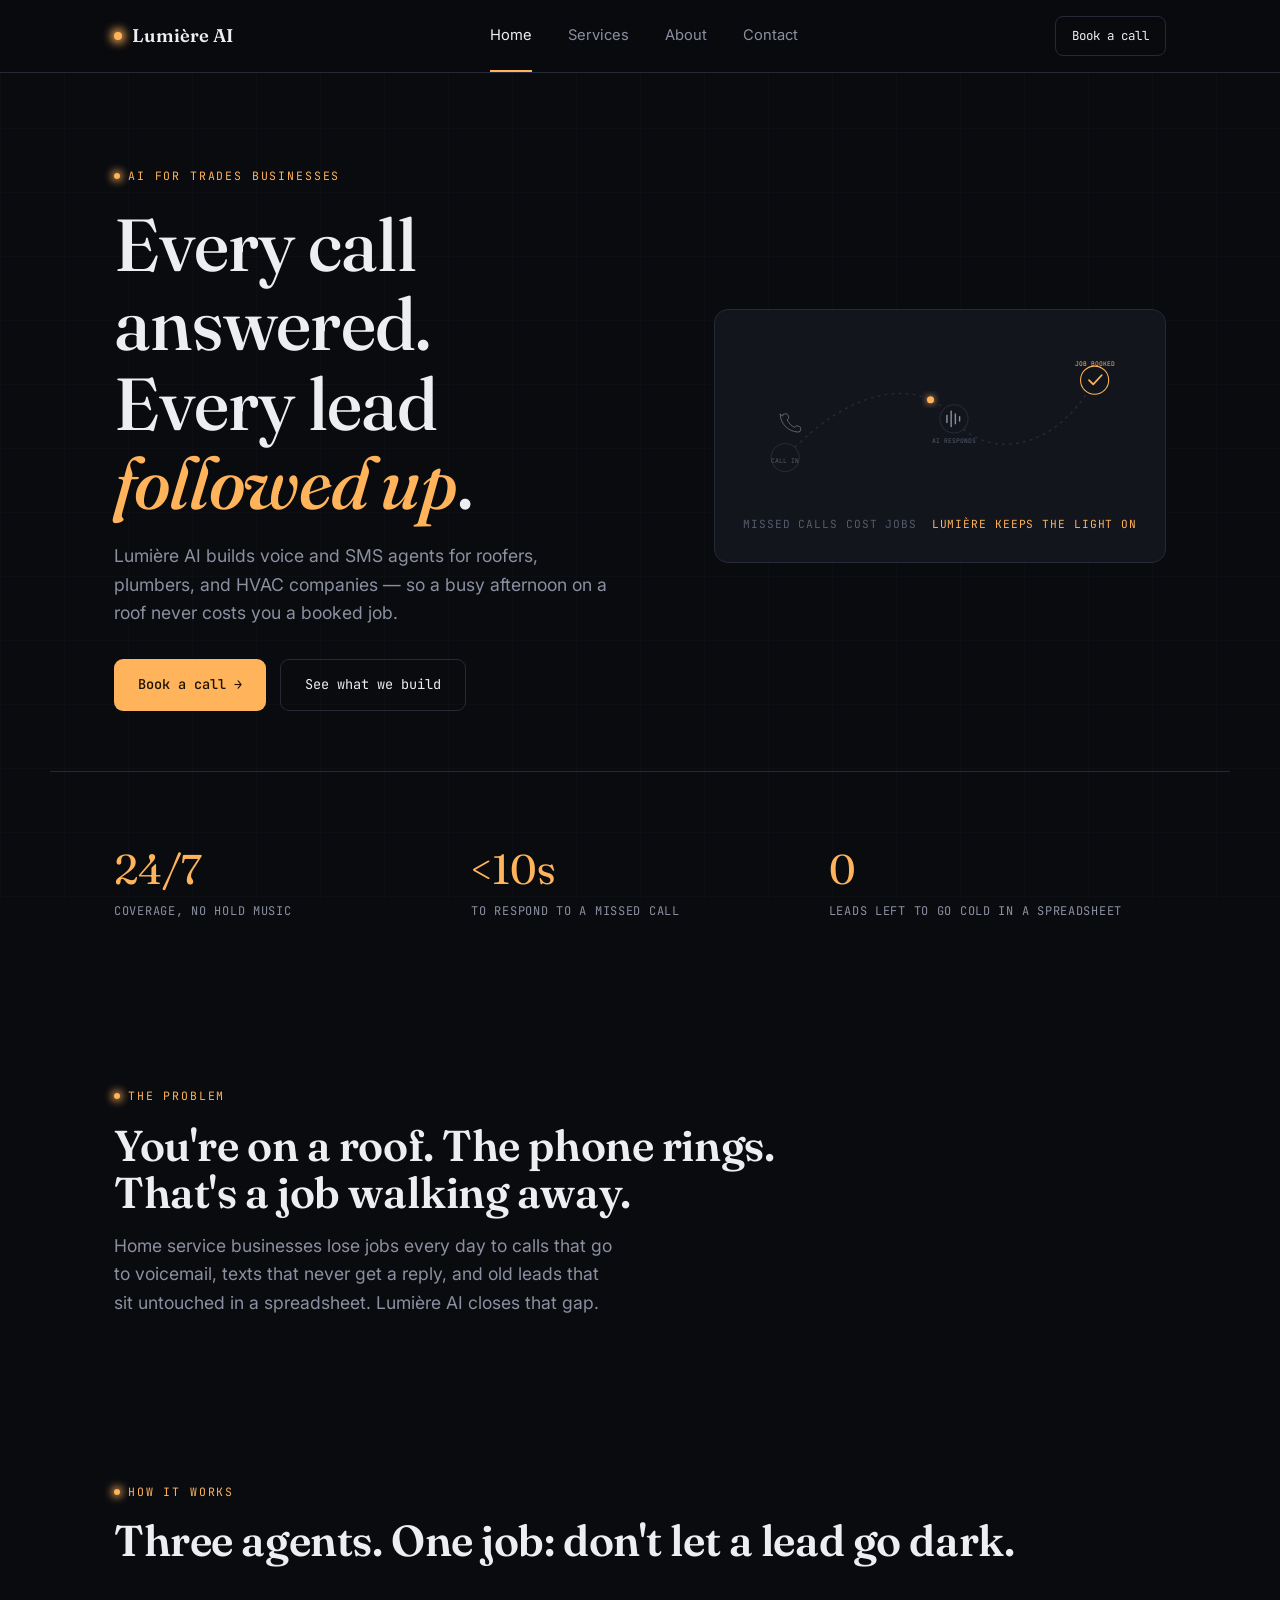
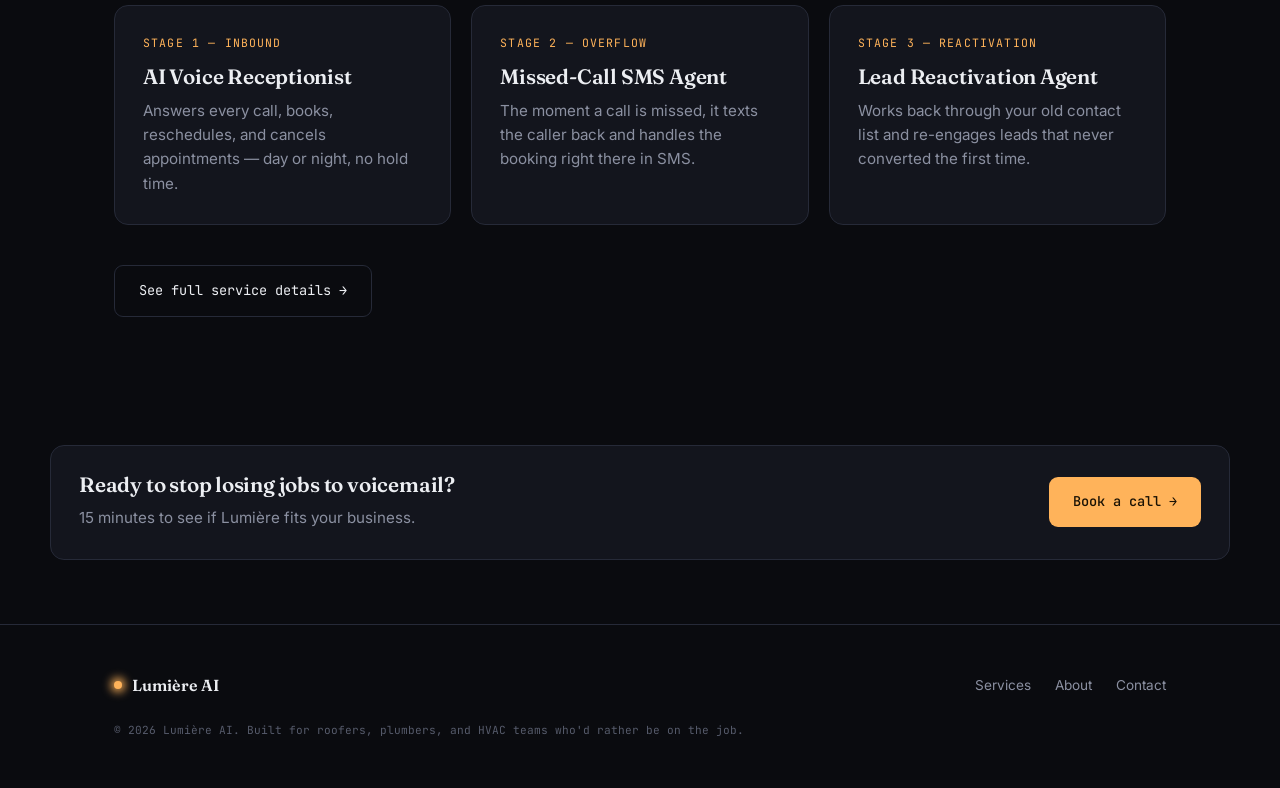
==== index.html @ 9957dfd5 "Initial site" ====
<!DOCTYPE html>
<html lang="en">
<head>
<meta charset="UTF-8">
<meta name="viewport" content="width=device-width, initial-scale=1.0">
<title>Lumière AI — AI agents for home service businesses</title>
<meta name="description" content="Lumière AI builds voice and SMS agents that answer, book, and reactivate leads for roofers, plumbers, and HVAC companies — so no call goes unanswered.">
<link rel="stylesheet" href="styles.css">
</head>
<body>

<nav class="nav">
  <div class="wrap">
    <a href="index.html" class="brand"><span class="dot"></span>Lumière AI</a>
    <div class="nav-links">
      <a href="index.html" aria-current="page">Home</a>
      <a href="services.html">Services</a>
      <a href="about.html">About</a>
      <a href="contact.html">Contact</a>
    </div>
    <a href="contact.html" class="nav-cta">Book a call</a>
    <button class="nav-toggle" aria-label="Toggle menu">Menu</button>
  </div>
</nav>

<header class="hero">
  <div class="wrap hero-grid">
    <div>
      <span class="eyebrow">AI for trades businesses</span>
      <h1>Every call answered.<br>Every lead <em>followed up</em>.</h1>
      <p class="lede">Lumière AI builds voice and SMS agents for roofers, plumbers, and HVAC companies — so a busy afternoon on a roof never costs you a booked job.</p>
      <div class="hero-actions">
        <a href="contact.html" class="btn btn-primary">Book a call →</a>
        <a href="services.html" class="btn btn-ghost">See what we build</a>
      </div>
    </div>

    <div class="beacon-card reveal">
      <svg viewBox="0 0 560 230" xmlns="http://www.w3.org/2000/svg">
        <defs>
          <filter id="glow" x="-60%" y="-60%" width="220%" height="220%">
            <feGaussianBlur stdDeviation="5" result="blur"/>
            <feMerge>
              <feMergeNode in="blur"/>
              <feMergeNode in="SourceGraphic"/>
            </feMerge>
          </filter>
        </defs>

        <!-- base path -->
        <path id="signal-path" d="M 60 170 C 160 60, 260 60, 300 115 S 440 170, 500 60"
              fill="none" stroke="#262a38" stroke-width="2" stroke-dasharray="4 6"/>

        <!-- waypoint nodes -->
        <circle cx="60" cy="170" r="20" fill="#13151d" stroke="#262a38" stroke-width="1.5"/>
        <circle cx="300" cy="115" r="20" fill="#13151d" stroke="#262a38" stroke-width="1.5"/>
        <circle cx="500" cy="60" r="20" fill="#13151d" stroke="#ffb35a" stroke-width="1.5"/>

        <!-- phone icon -->
        <path d="M52 163 q0 -6 6 -6 h4 q3 0 4 3 l2 6 q1 3 -2 5 l-2 1 q3 7 8 12 t12 8 l1 -2 q2 -3 5 -2 l6 2 q3 1 3 4 v4 q0 6 -6 6 q-20 -1 -33 -14 t-14 -33 z"
              fill="none" stroke="#8b90a1" stroke-width="1.6" transform="translate(0,-6) scale(0.55) translate(50,50)"/>
        <text x="60" y="178" text-anchor="middle" font-family="JetBrains Mono" font-size="9" fill="#565b6b">CALL IN</text>

        <!-- waveform icon -->
        <g stroke="#8b90a1" stroke-width="2" stroke-linecap="round">
          <line x1="290" y1="110" x2="290" y2="120"/>
          <line x1="296" y1="104" x2="296" y2="126"/>
          <line x1="302" y1="108" x2="302" y2="122"/>
          <line x1="308" y1="112" x2="308" y2="118"/>
        </g>
        <text x="300" y="150" text-anchor="middle" font-family="JetBrains Mono" font-size="9" fill="#565b6b">AI RESPONDS</text>

        <!-- check icon -->
        <path d="M492 60 l6 6 l12 -13" fill="none" stroke="#ffb35a" stroke-width="2.5" stroke-linecap="round" stroke-linejoin="round"/>
        <text x="500" y="40" text-anchor="middle" font-family="JetBrains Mono" font-size="9" fill="#ffb35a">JOB BOOKED</text>

        <!-- traveling glow dot -->
        <circle r="5" fill="#ffb35a" filter="url(#glow)">
          <animateMotion dur="3.5s" repeatCount="indefinite"
            path="M 60 170 C 160 60, 260 60, 300 115 S 440 170, 500 60"/>
        </circle>
      </svg>
      <div class="beacon-caption">
        <span>Missed calls cost jobs</span>
        <span>Lumière keeps the light on</span>
      </div>
    </div>
  </div>
</header>

<hr class="divider wrap">

<section class="section-tight">
  <div class="wrap grid-3">
    <div class="reveal stat">
      <div class="num">24/7</div>
      <div class="label">Coverage, no hold music</div>
    </div>
    <div class="reveal stat">
      <div class="num">&lt;10s</div>
      <div class="label">To respond to a missed call</div>
    </div>
    <div class="reveal stat">
      <div class="num">0</div>
      <div class="label">Leads left to go cold in a spreadsheet</div>
    </div>
  </div>
</section>

<section>
  <div class="wrap">
    <span class="eyebrow">The problem</span>
    <h2 class="mt-16" style="max-width: 26ch;">You're on a roof. The phone rings. That's a job walking away.</h2>
    <p class="lede mt-16">Home service businesses lose jobs every day to calls that go to voicemail, texts that never get a reply, and old leads that sit untouched in a spreadsheet. Lumière AI closes that gap.</p>
  </div>
</section>

<section class="section-tight">
  <div class="wrap">
    <span class="eyebrow">How it works</span>
    <h2 class="mt-16">Three agents. One job: don't let a lead go dark.</h2>

    <div class="grid-3 mt-40">
      <div class="card reveal">
        <span class="stage-label">Stage 1 — Inbound</span>
        <h3>AI Voice Receptionist</h3>
        <p>Answers every call, books, reschedules, and cancels appointments — day or night, no hold time.</p>
      </div>
      <div class="card reveal">
        <span class="stage-label">Stage 2 — Overflow</span>
        <h3>Missed-Call SMS Agent</h3>
        <p>The moment a call is missed, it texts the caller back and handles the booking right there in SMS.</p>
      </div>
      <div class="card reveal">
        <span class="stage-label">Stage 3 — Reactivation</span>
        <h3>Lead Reactivation Agent</h3>
        <p>Works back through your old contact list and re-engages leads that never converted the first time.</p>
      </div>
    </div>

    <a href="services.html" class="btn btn-ghost mt-40">See full service details →</a>
  </div>
</section>

<section class="section-tight">
  <div class="wrap card" style="display:flex; justify-content:space-between; align-items:center; flex-wrap:wrap; gap:20px;">
    <div>
      <h3>Ready to stop losing jobs to voicemail?</h3>
      <p class="text-muted mt-8">15 minutes to see if Lumière fits your business.</p>
    </div>
    <a href="contact.html" class="btn btn-primary">Book a call →</a>
  </div>
</section>

<footer>
  <div class="wrap">
    <div class="footer-row">
      <a href="index.html" class="brand"><span class="dot"></span>Lumière AI</a>
      <div class="footer-links">
        <a href="services.html">Services</a>
        <a href="about.html">About</a>
        <a href="contact.html">Contact</a>
      </div>
    </div>
    <div class="footer-fine">© 2026 Lumière AI. Built for roofers, plumbers, and HVAC teams who'd rather be on the job.</div>
  </div>
</footer>

<script src="script.js"></script>
</body>
</html>
---- styles.css ----
/* ============================================================
   LUMIÈRE AI — design tokens
   Concept: a dark signal-field. Every glow is a call that got
   answered. Amber = the light (the save). Cyan = raw signal/data.
   ============================================================ */

@import url('https://fonts.googleapis.com/css2?family=Fraunces:opsz,wght@9..144,400;9..144,500;9..144,600;9..144,700&family=Inter:wght@400;500;600&family=JetBrains+Mono:wght@400;500&display=swap');

:root {
  /* color */
  --bg: #0a0b0f;
  --bg-raised: #13151d;
  --bg-raised-2: #1a1d28;
  --line: #262a38;
  --text: #eceef2;
  --text-muted: #8b90a1;
  --text-faint: #565b6b;
  --amber: #ffb35a;
  --amber-dim: #a86f2e;
  --cyan: #6ee7d8;
  --danger: #ff6b6b;

  /* type */
  --font-display: 'Fraunces', serif;
  --font-body: 'Inter', -apple-system, sans-serif;
  --font-mono: 'JetBrains Mono', monospace;

  /* layout */
  --max: 1180px;
  --edge: clamp(24px, 5vw, 64px);
  --radius: 14px;
}

* { box-sizing: border-box; margin: 0; padding: 0; }

html { scroll-behavior: smooth; }

@media (prefers-reduced-motion: reduce) {
  html { scroll-behavior: auto; }
  * { animation-duration: 0.01ms !important; animation-iteration-count: 1 !important; transition-duration: 0.01ms !important; }
}

body {
  background: var(--bg);
  color: var(--text);
  font-family: var(--font-body);
  font-size: 16px;
  line-height: 1.6;
  -webkit-font-smoothing: antialiased;
  overflow-x: hidden;
}

/* faint ambient grid */
body::before {
  content: '';
  position: fixed;
  inset: 0;
  background-image:
    linear-gradient(var(--line) 1px, transparent 1px),
    linear-gradient(90deg, var(--line) 1px, transparent 1px);
  background-size: 64px 64px;
  opacity: 0.14;
  pointer-events: none;
  z-index: 0;
}

a { color: inherit; text-decoration: none; }

img, svg { display: block; max-width: 100%; }

.wrap {
  max-width: var(--max);
  margin: 0 auto;
  padding-left: var(--edge);
  padding-right: var(--edge);
  position: relative;
  z-index: 1;
}

/* ---------- type scale ---------- */
h1, h2, h3 { font-family: var(--font-display); font-weight: 600; line-height: 1.08; letter-spacing: -0.01em; }
h1 { font-size: clamp(2.6rem, 6vw, 4.6rem); font-weight: 500; }
h2 { font-size: clamp(1.9rem, 3.6vw, 2.7rem); }
h3 { font-size: 1.3rem; }

.eyebrow {
  font-family: var(--font-mono);
  font-size: 0.72rem;
  letter-spacing: 0.16em;
  text-transform: uppercase;
  color: var(--amber);
  display: inline-flex;
  align-items: center;
  gap: 8px;
}
.eyebrow::before {
  content: '';
  width: 6px; height: 6px;
  border-radius: 50%;
  background: var(--amber);
  box-shadow: 0 0 8px 2px var(--amber);
}

.lede { color: var(--text-muted); font-size: 1.1rem; max-width: 46ch; }

/* ---------- nav ---------- */
.nav {
  position: sticky; top: 0; z-index: 50;
  backdrop-filter: blur(14px);
  background: rgba(10, 11, 15, 0.72);
  border-bottom: 1px solid var(--line);
}
.nav .wrap { display: flex; align-items: center; justify-content: space-between; height: 72px; }
.brand { display: flex; align-items: center; gap: 10px; font-family: var(--font-display); font-size: 1.15rem; font-weight: 600; }
.brand .dot { width: 8px; height: 8px; border-radius: 50%; background: var(--amber); box-shadow: 0 0 10px 3px var(--amber); }
.nav-links { display: flex; gap: 36px; font-size: 0.92rem; color: var(--text-muted); }
.nav-links a { transition: color 0.2s; position: relative; }
.nav-links a:hover, .nav-links a[aria-current="page"] { color: var(--text); }
.nav-links a[aria-current="page"]::after {
  content: ''; position: absolute; left: 0; right: 0; bottom: -24px;
  height: 2px; background: var(--amber);
}
.nav-cta {
  font-family: var(--font-mono); font-size: 0.78rem;
  border: 1px solid var(--line); padding: 9px 16px; border-radius: 8px;
  color: var(--text); transition: border-color 0.2s, background 0.2s;
}
.nav-cta:hover { border-color: var(--amber); background: rgba(255,179,90,0.08); }
.nav-toggle { display: none; }

@media (max-width: 760px) {
  .nav-links { display: none; }
  .nav-toggle {
    display: block; background: none; border: 1px solid var(--line);
    color: var(--text); border-radius: 8px; padding: 8px 12px; font-family: var(--font-mono); font-size: 0.75rem;
  }
}

/* ---------- buttons ---------- */
.btn {
  display: inline-flex; align-items: center; gap: 10px;
  font-family: var(--font-mono); font-size: 0.85rem;
  padding: 14px 24px; border-radius: 9px;
  transition: transform 0.2s, box-shadow 0.2s, background 0.2s;
}
.btn-primary { background: var(--amber); color: #1a1204; font-weight: 500; }
.btn-primary:hover { transform: translateY(-1px); box-shadow: 0 8px 24px -6px rgba(255,179,90,0.5); }
.btn-ghost { border: 1px solid var(--line); color: var(--text); }
.btn-ghost:hover { border-color: var(--text-muted); }

/* ---------- sections ---------- */
section { position: relative; z-index: 1; padding: 96px 0; }
.section-tight { padding: 64px 0; }
.divider { border: none; border-top: 1px solid var(--line); }

/* ---------- hero ---------- */
.hero { padding-top: 88px; padding-bottom: 60px; }
.hero-grid { display: grid; grid-template-columns: 1.1fr 0.9fr; gap: 48px; align-items: center; }
@media (max-width: 900px) { .hero-grid { grid-template-columns: 1fr; } }
.hero h1 { margin: 18px 0 20px; }
.hero h1 em { font-style: italic; color: var(--amber); }
.hero-actions { display: flex; gap: 14px; margin-top: 32px; flex-wrap: wrap; }

/* ---------- beacon signature diagram ---------- */
.beacon-card {
  background: var(--bg-raised);
  border: 1px solid var(--line);
  border-radius: var(--radius);
  padding: 28px;
}
.beacon-card svg { width: 100%; height: auto; }
.beacon-caption { display: flex; justify-content: space-between; margin-top: 16px; font-family: var(--font-mono); font-size: 0.7rem; color: var(--text-faint); text-transform: uppercase; letter-spacing: 0.08em; }
.beacon-caption span:last-child { color: var(--amber); }

/* ---------- cards / grids ---------- */
.grid-3 { display: grid; grid-template-columns: repeat(3, 1fr); gap: 20px; }
.grid-2 { display: grid; grid-template-columns: repeat(2, 1fr); gap: 20px; }
@media (max-width: 860px) { .grid-3, .grid-2 { grid-template-columns: 1fr; } }

.card {
  background: var(--bg-raised);
  border: 1px solid var(--line);
  border-radius: var(--radius);
  padding: 28px;
  transition: border-color 0.25s, transform 0.25s;
}
.card:hover { border-color: var(--amber-dim); transform: translateY(-2px); }

.stage-label {
  font-family: var(--font-mono); font-size: 0.72rem; color: var(--amber);
  letter-spacing: 0.1em; text-transform: uppercase; margin-bottom: 14px; display: block;
}
.card h3 { margin-bottom: 10px; }
.card p { color: var(--text-muted); font-size: 0.95rem; }

.stat { text-align: left; }
.stat .num { font-family: var(--font-display); font-size: 2.6rem; color: var(--amber); }
.stat .label { font-family: var(--font-mono); font-size: 0.75rem; color: var(--text-muted); text-transform: uppercase; letter-spacing: 0.06em; }

/* ---------- footer ---------- */
footer { border-top: 1px solid var(--line); padding: 48px 0; }
.footer-row { display: flex; justify-content: space-between; align-items: center; flex-wrap: wrap; gap: 16px; }
footer .brand { font-size: 1rem; }
.footer-links { display: flex; gap: 24px; font-size: 0.85rem; color: var(--text-muted); }
.footer-links a:hover { color: var(--text); }
.footer-fine { font-family: var(--font-mono); font-size: 0.7rem; color: var(--text-faint); margin-top: 24px; }

/* ---------- forms ---------- */
form { display: flex; flex-direction: column; gap: 18px; max-width: 560px; }
.field label {
  display: block; font-family: var(--font-mono); font-size: 0.72rem;
  color: var(--text-muted); text-transform: uppercase; letter-spacing: 0.08em; margin-bottom: 8px;
}
.field input, .field select, .field textarea {
  width: 100%; background: var(--bg-raised); border: 1px solid var(--line);
  border-radius: 8px; padding: 12px 14px; color: var(--text); font-family: var(--font-body); font-size: 0.95rem;
}
.field input:focus, .field select:focus, .field textarea:focus {
  outline: none; border-color: var(--amber);
}
.field textarea { resize: vertical; min-height: 110px; }
.row-2 { display: grid; grid-template-columns: 1fr 1fr; gap: 18px; }
@media (max-width: 600px) { .row-2 { grid-template-columns: 1fr; } }

.contact-side { font-family: var(--font-mono); font-size: 0.85rem; color: var(--text-muted); }
.contact-side a { color: var(--amber); }
.contact-side .item { margin-bottom: 22px; }
.contact-side .item div:first-child { color: var(--text-faint); text-transform: uppercase; font-size: 0.7rem; letter-spacing: 0.08em; margin-bottom: 6px; }

/* utility */
.mt-8 { margin-top: 8px; } .mt-16 { margin-top: 16px; } .mt-24 { margin-top: 24px; } .mt-40 { margin-top: 40px; } .mt-64 { margin-top: 64px; }
.center { text-align: center; margin-left: auto; margin-right: auto; }
.text-muted { color: var(--text-muted); }

/* reveal-on-scroll */
.reveal { opacity: 0; transform: translateY(16px); transition: opacity 0.7s ease, transform 0.7s ease; }
.reveal.in { opacity: 1; transform: translateY(0); }
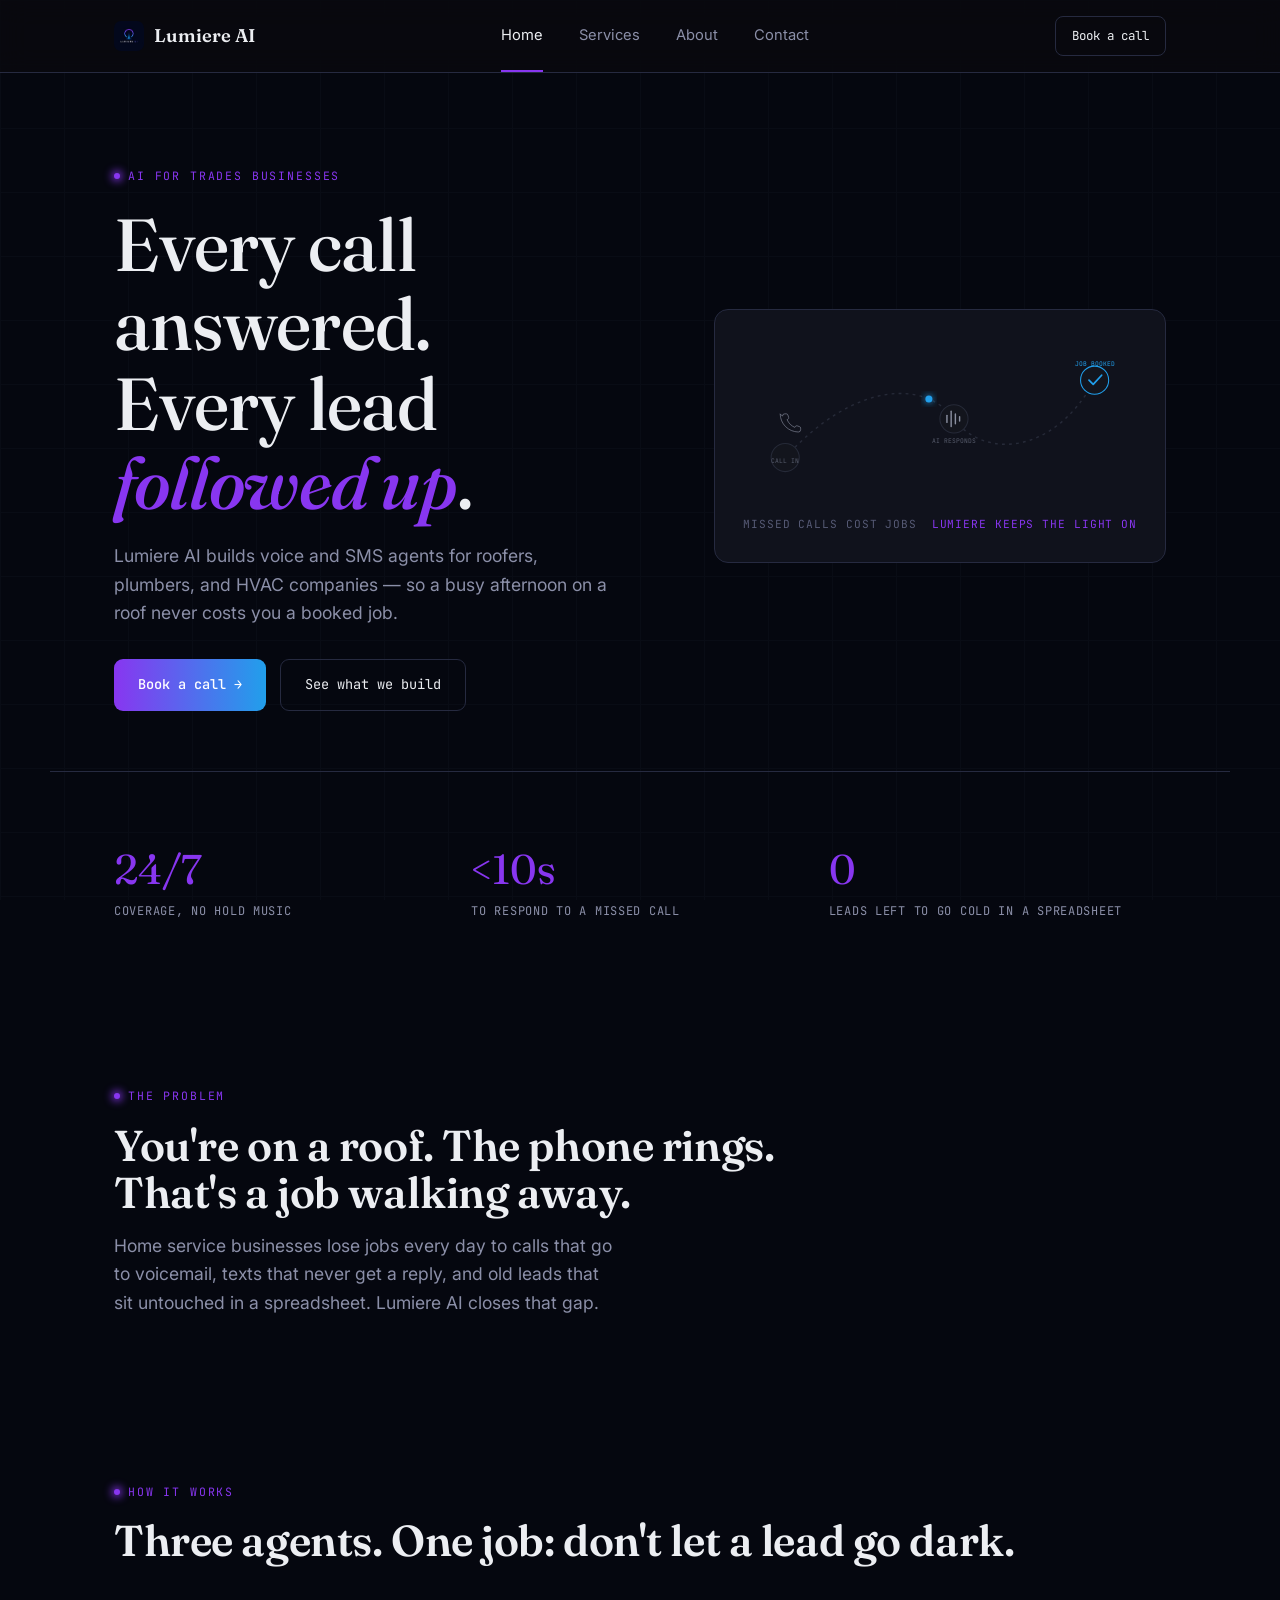
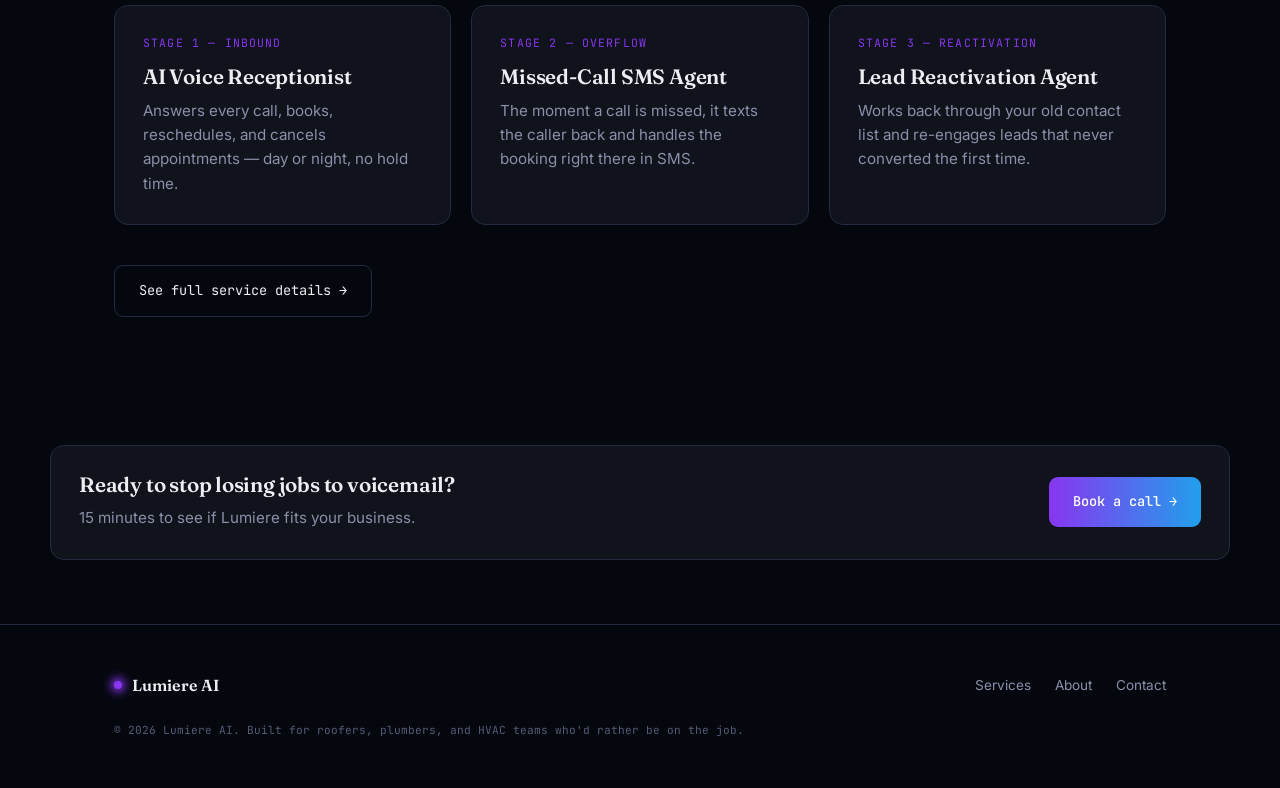
==== commit e54c4507: "Update colors, add logo, video demos, email" ====
--- a/index.html
+++ b/index.html
@@ -3,15 +3,15 @@
 <head>
 <meta charset="UTF-8">
 <meta name="viewport" content="width=device-width, initial-scale=1.0">
-<title>Lumière AI — AI agents for home service businesses</title>
-<meta name="description" content="Lumière AI builds voice and SMS agents that answer, book, and reactivate leads for roofers, plumbers, and HVAC companies — so no call goes unanswered.">
+<title>Lumiere AI — AI agents for home service businesses</title>
+<meta name="description" content="Lumiere AI builds voice and SMS agents that answer, book, and reactivate leads for roofers, plumbers, and HVAC companies — so no call goes unanswered.">
 <link rel="stylesheet" href="styles.css">
 </head>
 <body>
 
 <nav class="nav">
   <div class="wrap">
-    <a href="index.html" class="brand"><span class="dot"></span>Lumière AI</a>
+    <a href="index.html" class="brand"><img src="assets/logo.png" alt="Lumiere AI logo" class="logo-img">Lumiere AI</a>
     <div class="nav-links">
       <a href="index.html" aria-current="page">Home</a>
       <a href="services.html">Services</a>
@@ -28,7 +28,7 @@
     <div>
       <span class="eyebrow">AI for trades businesses</span>
       <h1>Every call answered.<br>Every lead <em>followed up</em>.</h1>
-      <p class="lede">Lumière AI builds voice and SMS agents for roofers, plumbers, and HVAC companies — so a busy afternoon on a roof never costs you a booked job.</p>
+      <p class="lede">Lumiere AI builds voice and SMS agents for roofers, plumbers, and HVAC companies — so a busy afternoon on a roof never costs you a booked job.</p>
       <div class="hero-actions">
         <a href="contact.html" class="btn btn-primary">Book a call →</a>
         <a href="services.html" class="btn btn-ghost">See what we build</a>
@@ -54,7 +54,7 @@
         <!-- waypoint nodes -->
         <circle cx="60" cy="170" r="20" fill="#13151d" stroke="#262a38" stroke-width="1.5"/>
         <circle cx="300" cy="115" r="20" fill="#13151d" stroke="#262a38" stroke-width="1.5"/>
-        <circle cx="500" cy="60" r="20" fill="#13151d" stroke="#ffb35a" stroke-width="1.5"/>
+        <circle cx="500" cy="60" r="20" fill="#13151d" stroke="#219feb" stroke-width="1.5"/>
 
         <!-- phone icon -->
         <path d="M52 163 q0 -6 6 -6 h4 q3 0 4 3 l2 6 q1 3 -2 5 l-2 1 q3 7 8 12 t12 8 l1 -2 q2 -3 5 -2 l6 2 q3 1 3 4 v4 q0 6 -6 6 q-20 -1 -33 -14 t-14 -33 z"
@@ -71,18 +71,18 @@
         <text x="300" y="150" text-anchor="middle" font-family="JetBrains Mono" font-size="9" fill="#565b6b">AI RESPONDS</text>
 
         <!-- check icon -->
-        <path d="M492 60 l6 6 l12 -13" fill="none" stroke="#ffb35a" stroke-width="2.5" stroke-linecap="round" stroke-linejoin="round"/>
-        <text x="500" y="40" text-anchor="middle" font-family="JetBrains Mono" font-size="9" fill="#ffb35a">JOB BOOKED</text>
+        <path d="M492 60 l6 6 l12 -13" fill="none" stroke="#219feb" stroke-width="2.5" stroke-linecap="round" stroke-linejoin="round"/>
+        <text x="500" y="40" text-anchor="middle" font-family="JetBrains Mono" font-size="9" fill="#219feb">JOB BOOKED</text>
 
         <!-- traveling glow dot -->
-        <circle r="5" fill="#ffb35a" filter="url(#glow)">
+        <circle r="5" fill="#219feb" filter="url(#glow)">
           <animateMotion dur="3.5s" repeatCount="indefinite"
             path="M 60 170 C 160 60, 260 60, 300 115 S 440 170, 500 60"/>
         </circle>
       </svg>
       <div class="beacon-caption">
         <span>Missed calls cost jobs</span>
-        <span>Lumière keeps the light on</span>
+        <span>Lumiere keeps the light on</span>
       </div>
     </div>
   </div>
@@ -111,7 +111,7 @@
   <div class="wrap">
     <span class="eyebrow">The problem</span>
     <h2 class="mt-16" style="max-width: 26ch;">You're on a roof. The phone rings. That's a job walking away.</h2>
-    <p class="lede mt-16">Home service businesses lose jobs every day to calls that go to voicemail, texts that never get a reply, and old leads that sit untouched in a spreadsheet. Lumière AI closes that gap.</p>
+    <p class="lede mt-16">Home service businesses lose jobs every day to calls that go to voicemail, texts that never get a reply, and old leads that sit untouched in a spreadsheet. Lumiere AI closes that gap.</p>
   </div>
 </section>
 
@@ -146,7 +146,7 @@
   <div class="wrap card" style="display:flex; justify-content:space-between; align-items:center; flex-wrap:wrap; gap:20px;">
     <div>
       <h3>Ready to stop losing jobs to voicemail?</h3>
-      <p class="text-muted mt-8">15 minutes to see if Lumière fits your business.</p>
+      <p class="text-muted mt-8">15 minutes to see if Lumiere fits your business.</p>
     </div>
     <a href="contact.html" class="btn btn-primary">Book a call →</a>
   </div>
@@ -155,14 +155,14 @@
 <footer>
   <div class="wrap">
     <div class="footer-row">
-      <a href="index.html" class="brand"><span class="dot"></span>Lumière AI</a>
+      <a href="index.html" class="brand"><span class="dot"></span>Lumiere AI</a>
       <div class="footer-links">
         <a href="services.html">Services</a>
         <a href="about.html">About</a>
         <a href="contact.html">Contact</a>
       </div>
     </div>
-    <div class="footer-fine">© 2026 Lumière AI. Built for roofers, plumbers, and HVAC teams who'd rather be on the job.</div>
+    <div class="footer-fine">© 2026 Lumiere AI. Built for roofers, plumbers, and HVAC teams who'd rather be on the job.</div>
   </div>
 </footer>
 
--- a/styles.css
+++ b/styles.css
@@ -7,17 +7,18 @@
 @import url('https://fonts.googleapis.com/css2?family=Fraunces:opsz,wght@9..144,400;9..144,500;9..144,600;9..144,700&family=Inter:wght@400;500;600&family=JetBrains+Mono:wght@400;500&display=swap');
 
 :root {
-  /* color */
-  --bg: #0a0b0f;
-  --bg-raised: #13151d;
-  --bg-raised-2: #1a1d28;
-  --line: #262a38;
+  /* color — matched to the Lumière AI logo (violet → blue arc on near-black) */
+  --bg: #05070f;
+  --bg-raised: #10121c;
+  --bg-raised-2: #171a28;
+  --line: #262a40;
   --text: #eceef2;
-  --text-muted: #8b90a1;
-  --text-faint: #565b6b;
-  --amber: #ffb35a;
-  --amber-dim: #a86f2e;
-  --cyan: #6ee7d8;
+  --text-muted: #8b8fa8;
+  --text-faint: #565a75;
+  --purple: #8836f0;
+  --purple-dim: #5a2c96;
+  --blue: #219feb;
+  --gradient: linear-gradient(90deg, var(--purple), var(--blue));
   --danger: #ff6b6b;
 
   /* type */
@@ -88,7 +89,7 @@
   font-size: 0.72rem;
   letter-spacing: 0.16em;
   text-transform: uppercase;
-  color: var(--amber);
+  color: var(--purple);
   display: inline-flex;
   align-items: center;
   gap: 8px;
@@ -97,8 +98,8 @@
   content: '';
   width: 6px; height: 6px;
   border-radius: 50%;
-  background: var(--amber);
-  box-shadow: 0 0 8px 2px var(--amber);
+  background: var(--purple);
+  box-shadow: 0 0 8px 2px var(--purple);
 }
 
 .lede { color: var(--text-muted); font-size: 1.1rem; max-width: 46ch; }
@@ -112,20 +113,21 @@
 }
 .nav .wrap { display: flex; align-items: center; justify-content: space-between; height: 72px; }
 .brand { display: flex; align-items: center; gap: 10px; font-family: var(--font-display); font-size: 1.15rem; font-weight: 600; }
-.brand .dot { width: 8px; height: 8px; border-radius: 50%; background: var(--amber); box-shadow: 0 0 10px 3px var(--amber); }
+.brand .dot { width: 8px; height: 8px; border-radius: 50%; background: var(--purple); box-shadow: 0 0 10px 3px var(--purple); }
+.brand .logo-img { width: 30px; height: 30px; border-radius: 7px; object-fit: cover; }
 .nav-links { display: flex; gap: 36px; font-size: 0.92rem; color: var(--text-muted); }
 .nav-links a { transition: color 0.2s; position: relative; }
 .nav-links a:hover, .nav-links a[aria-current="page"] { color: var(--text); }
 .nav-links a[aria-current="page"]::after {
   content: ''; position: absolute; left: 0; right: 0; bottom: -24px;
-  height: 2px; background: var(--amber);
+  height: 2px; background: var(--purple);
 }
 .nav-cta {
   font-family: var(--font-mono); font-size: 0.78rem;
   border: 1px solid var(--line); padding: 9px 16px; border-radius: 8px;
   color: var(--text); transition: border-color 0.2s, background 0.2s;
 }
-.nav-cta:hover { border-color: var(--amber); background: rgba(255,179,90,0.08); }
+.nav-cta:hover { border-color: var(--purple); background: rgba(136,54,240,0.12); }
 .nav-toggle { display: none; }
 
 @media (max-width: 760px) {
@@ -143,8 +145,8 @@
   padding: 14px 24px; border-radius: 9px;
   transition: transform 0.2s, box-shadow 0.2s, background 0.2s;
 }
-.btn-primary { background: var(--amber); color: #1a1204; font-weight: 500; }
-.btn-primary:hover { transform: translateY(-1px); box-shadow: 0 8px 24px -6px rgba(255,179,90,0.5); }
+.btn-primary { background: var(--gradient); color: #ffffff; font-weight: 500; }
+.btn-primary:hover { transform: translateY(-1px); box-shadow: 0 8px 24px -6px rgba(136,54,240,0.55); }
 .btn-ghost { border: 1px solid var(--line); color: var(--text); }
 .btn-ghost:hover { border-color: var(--text-muted); }
 
@@ -158,7 +160,7 @@
 .hero-grid { display: grid; grid-template-columns: 1.1fr 0.9fr; gap: 48px; align-items: center; }
 @media (max-width: 900px) { .hero-grid { grid-template-columns: 1fr; } }
 .hero h1 { margin: 18px 0 20px; }
-.hero h1 em { font-style: italic; color: var(--amber); }
+.hero h1 em { font-style: italic; color: var(--purple); }
 .hero-actions { display: flex; gap: 14px; margin-top: 32px; flex-wrap: wrap; }
 
 /* ---------- beacon signature diagram ---------- */
@@ -170,7 +172,7 @@
 }
 .beacon-card svg { width: 100%; height: auto; }
 .beacon-caption { display: flex; justify-content: space-between; margin-top: 16px; font-family: var(--font-mono); font-size: 0.7rem; color: var(--text-faint); text-transform: uppercase; letter-spacing: 0.08em; }
-.beacon-caption span:last-child { color: var(--amber); }
+.beacon-caption span:last-child { color: var(--purple); }
 
 /* ---------- cards / grids ---------- */
 .grid-3 { display: grid; grid-template-columns: repeat(3, 1fr); gap: 20px; }
@@ -184,18 +186,42 @@
   padding: 28px;
   transition: border-color 0.25s, transform 0.25s;
 }
-.card:hover { border-color: var(--amber-dim); transform: translateY(-2px); }
+.card:hover { border-color: var(--purple-dim); transform: translateY(-2px); }
 
 .stage-label {
-  font-family: var(--font-mono); font-size: 0.72rem; color: var(--amber);
+  font-family: var(--font-mono); font-size: 0.72rem; color: var(--purple);
   letter-spacing: 0.1em; text-transform: uppercase; margin-bottom: 14px; display: block;
 }
 .card h3 { margin-bottom: 10px; }
 .card p { color: var(--text-muted); font-size: 0.95rem; }
 
 .stat { text-align: left; }
-.stat .num { font-family: var(--font-display); font-size: 2.6rem; color: var(--amber); }
+.stat .num { font-family: var(--font-display); font-size: 2.6rem; color: var(--purple); }
 .stat .label { font-family: var(--font-mono); font-size: 0.75rem; color: var(--text-muted); text-transform: uppercase; letter-spacing: 0.06em; }
+
+/* ---------- video demos ---------- */
+.video-grid { display: grid; grid-template-columns: repeat(auto-fit, minmax(320px, 1fr)); gap: 24px; }
+.video-card {
+  background: var(--bg-raised);
+  border: 1px solid var(--line);
+  border-radius: var(--radius);
+  padding: 16px;
+  transition: border-color 0.25s;
+}
+.video-card:hover { border-color: var(--purple-dim); }
+.video-frame {
+  position: relative;
+  width: 100%;
+  padding-top: 56.25%; /* 16:9 */
+  border-radius: 9px;
+  overflow: hidden;
+  background: var(--bg-raised-2);
+}
+.video-frame iframe {
+  position: absolute; inset: 0; width: 100%; height: 100%; border: 0;
+}
+.video-card h3 { font-size: 1.05rem; margin-top: 16px; }
+.video-card p { font-size: 0.9rem; margin-top: 4px; }
 
 /* ---------- footer ---------- */
 footer { border-top: 1px solid var(--line); padding: 48px 0; }
@@ -216,14 +242,14 @@
   border-radius: 8px; padding: 12px 14px; color: var(--text); font-family: var(--font-body); font-size: 0.95rem;
 }
 .field input:focus, .field select:focus, .field textarea:focus {
-  outline: none; border-color: var(--amber);
+  outline: none; border-color: var(--purple);
 }
 .field textarea { resize: vertical; min-height: 110px; }
 .row-2 { display: grid; grid-template-columns: 1fr 1fr; gap: 18px; }
 @media (max-width: 600px) { .row-2 { grid-template-columns: 1fr; } }
 
 .contact-side { font-family: var(--font-mono); font-size: 0.85rem; color: var(--text-muted); }
-.contact-side a { color: var(--amber); }
+.contact-side a { color: var(--purple); }
 .contact-side .item { margin-bottom: 22px; }
 .contact-side .item div:first-child { color: var(--text-faint); text-transform: uppercase; font-size: 0.7rem; letter-spacing: 0.08em; margin-bottom: 6px; }
 
